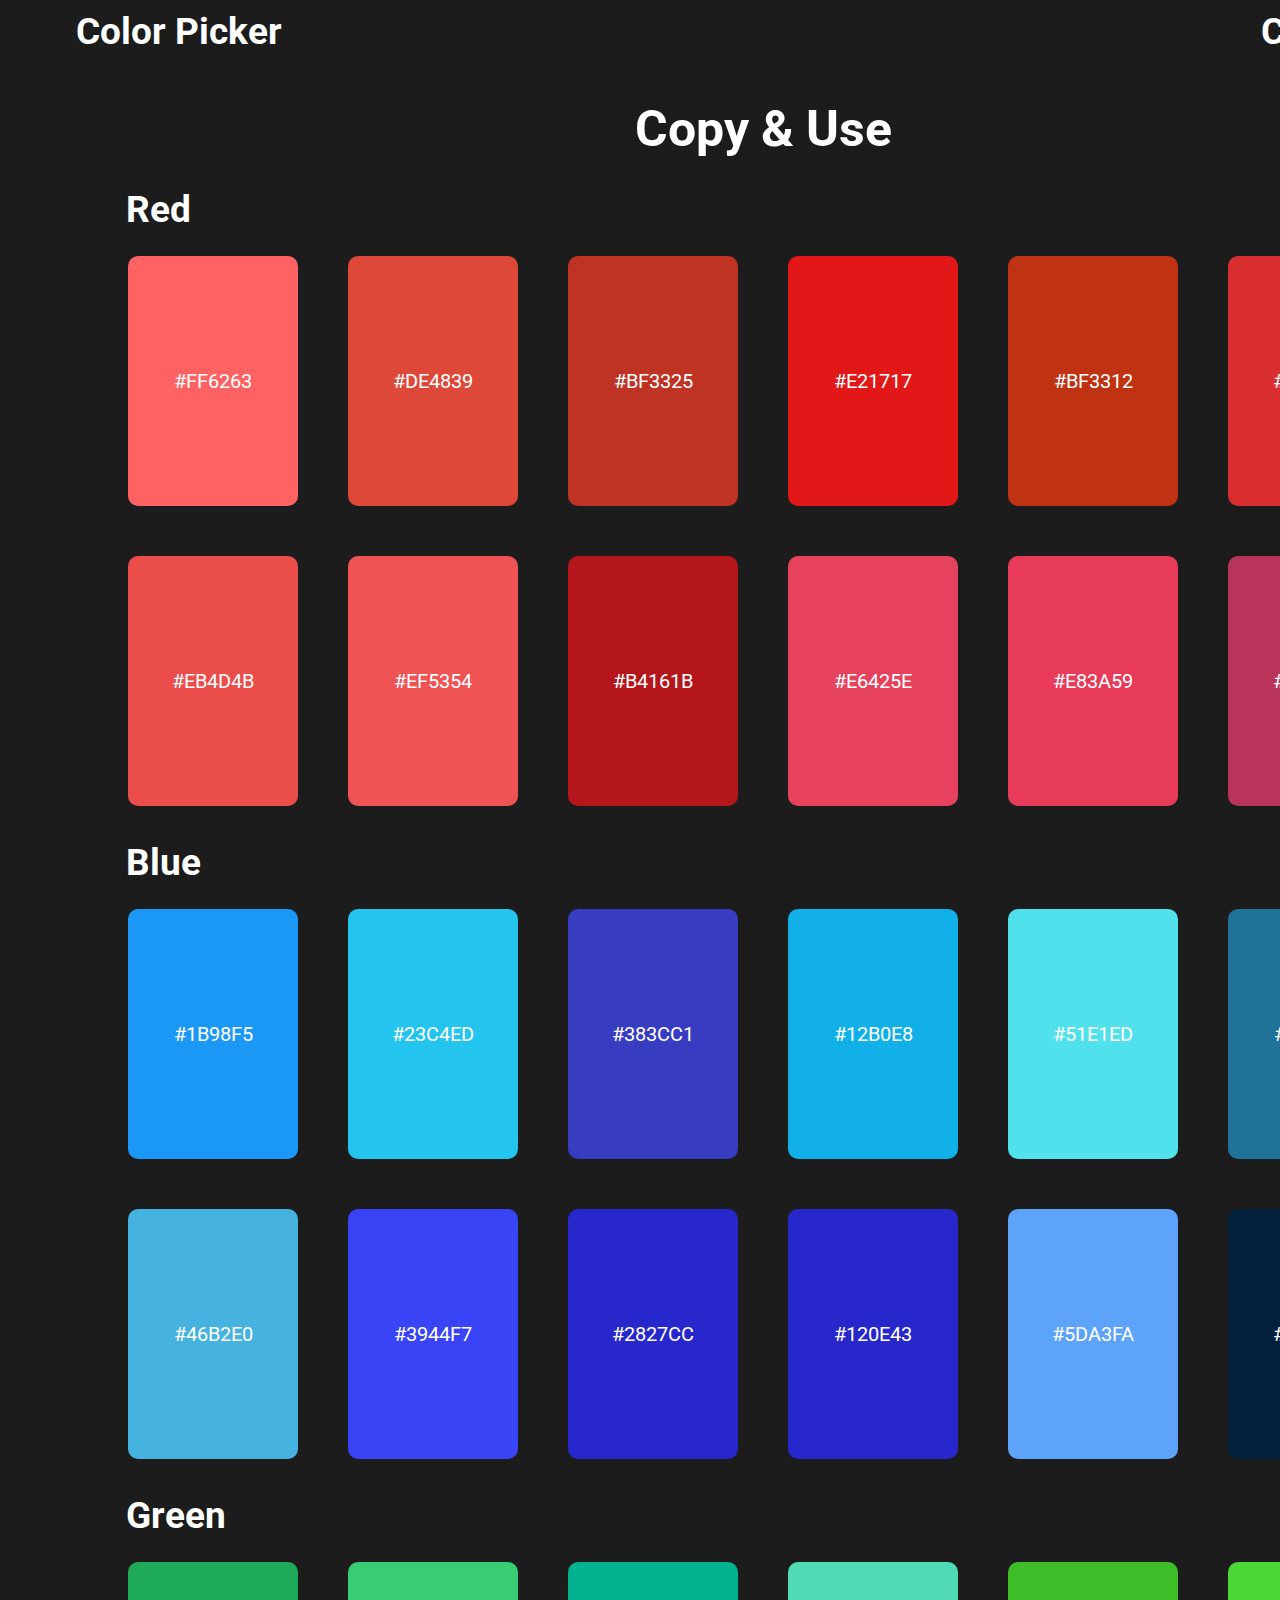
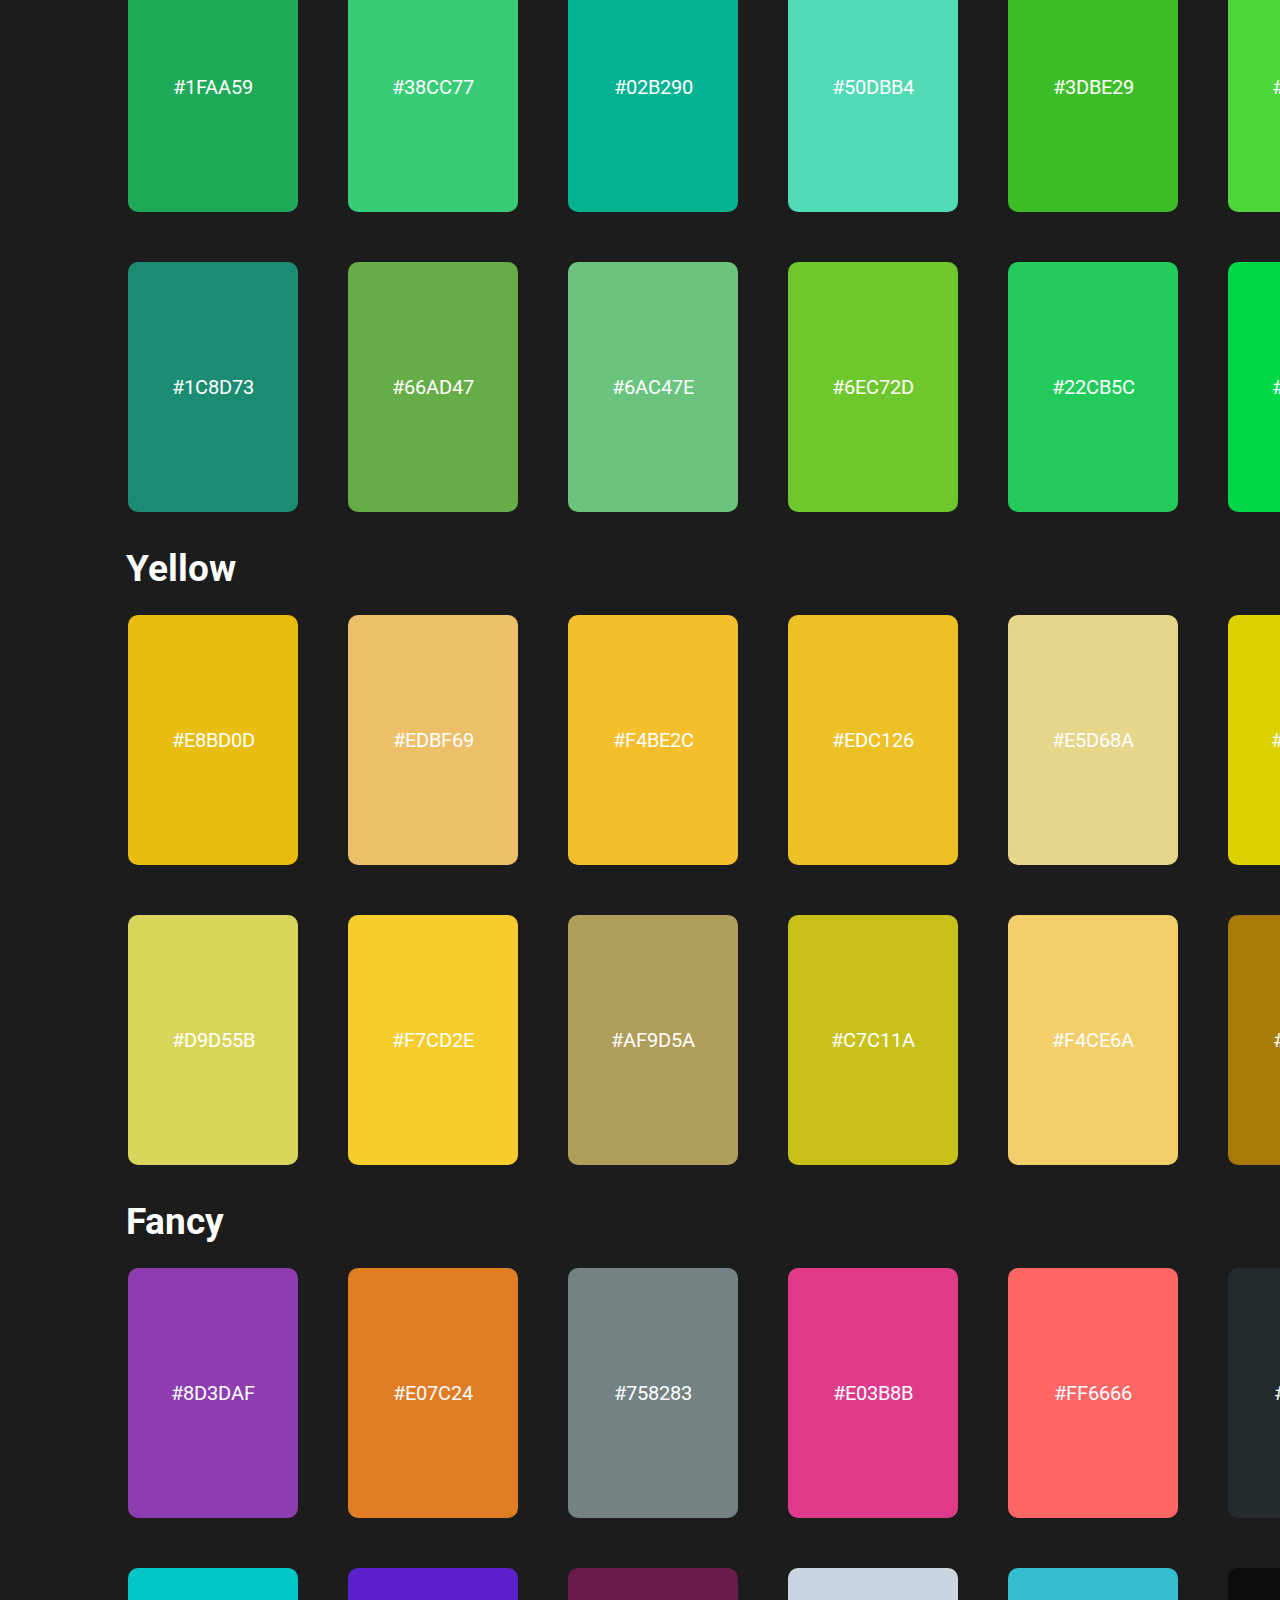
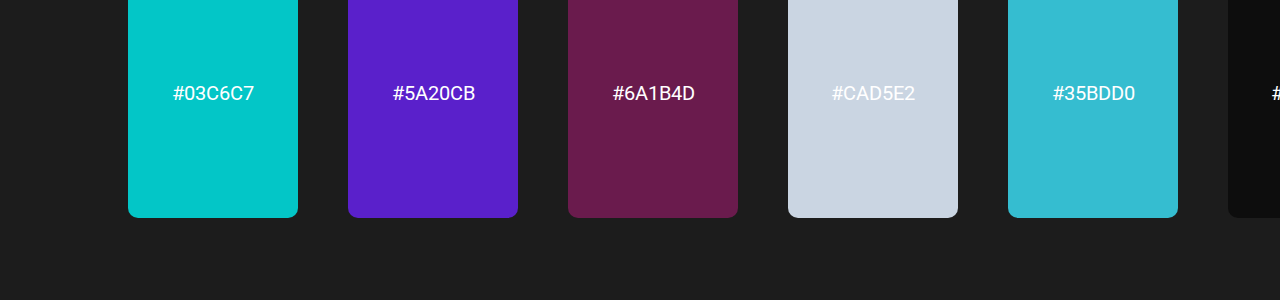
==== colorpicker/index.html @ 2c0f01d6 "Add files via upload" ====
<!DOCTYPE html>
<html lang="en">
<head>
    <meta charset="UTF-8">
    <meta http-equiv="X-UA-Compatible" content="IE=edge">
    <meta name="viewport" content="width=device-width, initial-scale=1.0">
    <title>CoderHobo Color Selector</title>
    <link rel="stylesheet" href="style.css">
    <link rel="preconnect" href="https://fonts.googleapis.com">
<link rel="preconnect" href="https://fonts.gstatic.com" crossorigin>
<link href="https://fonts.googleapis.com/css2?family=Abril+Fatface&family=Andika&family=Roboto:wght@400;500&display=swap" rel="stylesheet">
</head>
<body>
    <div class="container">
        <div class="left_container">
            <div class="header">
                <div class="left_header">
                   <h1 class="logo"> <a href="/"> Color Picker </a></h1> 
                </div>
                <div class="right_header">
                   <h1 class="logo"> <a href="https://coderhobo.com"> CoderHobo </a></h1> 
                    
                </div>
            </div>
            <div class="colordiv">
                <h1 class="colorselector_h1">Copy & Use</h1>
                <h1 class="colorheading">Red</h1>
                <div class="color_div_section">
                <div class="color_box" id="a">#FF6263</div>
                <div class="color_box" id="b">#DE4839</div>
                <div class="color_box" id="c">#BF3325</div>
                <div class="color_box" id="d">#E21717</div>
                <div class="color_box" id="e">#BF3312</div>
                <div class="color_box" id="f">#D82E2F</div>
                <div class="color_box" id="g">#EB4D4B</div>
                <div class="color_box" id="h">#EF5354</div>
                <div class="color_box" id="i">#B4161B</div>
                <div class="color_box" id="j">#E6425E</div>
                <div class="color_box" id="k">#E83A59</div>
                <div class="color_box" id="l">#B9345A</div>
            </div>
            <h1 class="colorheading">Blue</h1>
            <div class="color_div_section">
                <div class="color_box" id="m">#1B98F5</div>
                <div class="color_box" id="n">#23C4ED</div>
                <div class="color_box" id="o">#383CC1</div>
                <div class="color_box" id="p">#12B0E8</div>
                <div class="color_box" id="q">#51E1ED</div>
                <div class="color_box" id="r">#207398</div>
                
                
                <div class="color_box" id="s">#46B2E0</div>
                <div class="color_box" id="t">#3944F7</div>
                <div class="color_box" id="u">#2827CC</div>
                <div class="color_box" id="v">#120E43</div>
                <div class="color_box" id="w">#5DA3FA</div>
                <div class="color_box" id="x">#03203C</div>

           </div>
           <h1 class="colorheading">Green</h1>
           <div class="color_div_section">
           <div class="color_box" id="aa">#1FAA59</div>
           <div class="color_box" id="bb">#38CC77</div>
           <div class="color_box" id="cc">#02B290</div>
           <div class="color_box" id="dd">#50DBB4</div>
           <div class="color_box" id="ee">#3DBE29</div>
           <div class="color_box" id="ff">#4DD637</div>
           <div class="color_box" id="gg">#1C8D73</div>
           <div class="color_box" id="hh">#66AD47</div>
           <div class="color_box" id="ii">#6AC47E</div>
           <div class="color_box" id="jj">#6EC72D</div>
           <div class="color_box" id="kk">#22CB5C</div>
           <div class="color_box" id="ll">#00D84A</div>
       </div>
            

       <h1 class="colorheading">Yellow</h1>
       <div class="color_div_section">
           <div class="color_box" id="mm">#E8BD0D</div>
           <div class="color_box" id="nn">#EDBF69</div>
           <div class="color_box" id="oo">#F4BE2C</div>
           <div class="color_box" id="pp">#EDC126</div>
           <div class="color_box" id="qq">#E5D68A</div>
           <div class="color_box" id="rr">#DDD101</div>
           
           
           <div class="color_box" id="ss">#D9D55B</div>
           <div class="color_box" id="tt">#F7CD2E</div>
           <div class="color_box" id="uu">#AF9D5A</div>
           <div class="color_box" id="vv">#C7C11A</div>
           <div class="color_box" id="ww">#F4CE6A</div>
           <div class="color_box" id="xx">#A77B06</div>

      </div>

      <h1 class="colorheading">Fancy</h1>
      <div class="color_div_section">
      <div class="color_box" id="aaa">#8D3DAF</div>
      <div class="color_box" id="bbb">#E07C24</div>
      <div class="color_box" id="ccc">#758283</div>
      <div class="color_box" id="ddd">#E03B8B</div>
      <div class="color_box" id="eee">#FF6666</div>
      <div class="color_box" id="fff">#242B2E</div>
      <div class="color_box" id="ggg">#03C6C7</div>
      <div class="color_box" id="hhh">#5A20CB</div>
      <div class="color_box" id="iii">#6A1B4D</div>
      <div class="color_box" id="jjj">#CAD5E2</div>
      <div class="color_box" id="kkk">#35BDD0</div>
      <div class="color_box" id="lll">#0D0D0D</div>
  </div>

            </div>
        </div>
        <div class="right_container"></div>

    </div>
</body>
</html>
---- colorpicker/style.css ----
*{
    margin: 0;
    padding: 0;
}
.container{
    background: #1C1C1C;
    width: 1920px;
    height: 3500px;
    font-family: 'Roboto', sans-serif;
}
.left_container{
    width: 79.5%;
    height: 3500px;
    float: left;
}
.right_container{
    width: 20%;
    height: 3500px;
    float: right;
}
.header{
    width: 90%;
    margin: 0 auto;
}
.left_header{
    width: 50%;
    height: 70px;
    float: left;
}
.right_header{
    width: 49.5%;
    height: 70px;
    float: right;
    text-align: right;
}
.logo{
    color: white;
    font-size: 37px;
    margin-top: 10px;
}
.colorheading{
    color: white;
    font-size: 37px;
    margin-top: 10px;
    margin-left: 50px;
}
a{
    text-decoration: none;
    color: white;

}
.colordiv{
    width: 90%;
    margin: 0 auto;
    margin-top: 100px;
    height: 3400px;
}
.colorselector_h1{
    color: white;
    font-size: 50px;
    margin-top: 0px;
    text-align: center;
    margin-bottom: 30px;
}
.color_div_section{
    display: flex;
    flex-wrap: wrap;
    justify-content: center;

}
.color_box{
    width: 170px;
    height: 250px;
    border-radius: 10px;
    /* background: #FF6263; */
    margin: 25px;
    display: flex;
    justify-content: center;
    align-items: center;
    color: WHITE;
    font-size: 20px;
    transition: 1s;
}
.color_box:hover{
    transform: scale(1.2);
    cursor: pointer;
}
#a{
    background: #FF6263;
}

#b{
    background: #DE4839;
}
#c{
    background: #BF3325;
}
#d{
    background: #E21717;
}
#e{
    background: #BF3312;
}
#f{
    background: #D82E2F;
}
#g{
    background: #EB4D4B;
}
#h{
    background: #EF5354;
}
#i{
    background: #B4161B;
}
#j{
    background: #E6425E;
}
#k{
    background: #E83A59;
}
#l{
    background: #B9345A;
}
#m{
    background: #1B98F5;
}
#n{
    background: #23C4ED;
}
#o{
    background: #383CC1;
}
#p{
    background: #12B0E8;
}
#q{
    background: #51E1ED;
}
#r{
    background: #207398;
}
#s{
    background: #46B2E0;
}
#t{
    background: #3944F7;
}
#u{
    background: #2827CC;
}
#v{
    background: #2827CC;
}
#w{
    background: #5DA3FA;
}
#x{
    background: #03203C;
}



#aa{
    background: #1FAA59;
}

#bb{
    background: #38CC77;
}
#cc{
    background: #02B290;
}
#dd{
    background: #50DBB4;
}
#ee{
    background: #3DBE29;
}
#ff{
    background: #4DD637;
}
#gg{
    background: #1C8D73;
}
#hh{
    background: #66AD47;
}
#ii{
    background: #6AC47E;
}
#jj{
    background: #6EC72D;
}
#kk{
    background: #22CB5C;
}
#ll{
    background: #00D84A;
}


#mm{
    background: #E8BD0D;
}
#nn{
    background: #EDBF69;
}
#oo{
    background: #F4BE2C;
}
#pp{
    background: #EDC126;
}
#qq{
    background: #E5D68A;
}
#rr{
    background: #DDD101;
}
#ss{
    background: #D9D55B;
}
#tt{
    background: #F7CD2E;
}
#uu{
    background: #AF9D5A;
}
#vv{
    background: #C7C11A;
}
#ww{
    background: #F4CE6A;
}
#xx{
    background: #A77B06;
}


#aaa{
    background: #8D3DAF;
}

#bbb{
    background: #E07C24;
}
#ccc{
    background: #758283;
}
#ddd{
    background: #E03B8B;
}
#eee{
    background: #FF6666;
}
#fff{
    background: #242B2E;
}
#ggg{
    background: #03C6C7;
}
#hhh{
    background: #5A20CB;
}
#iii{
    background: #6A1B4D;
}
#jjj{
    background: #CAD5E2;
}
#kkk{
    background: #35BDD0;
}
#lll{
    background: #0D0D0D;
}
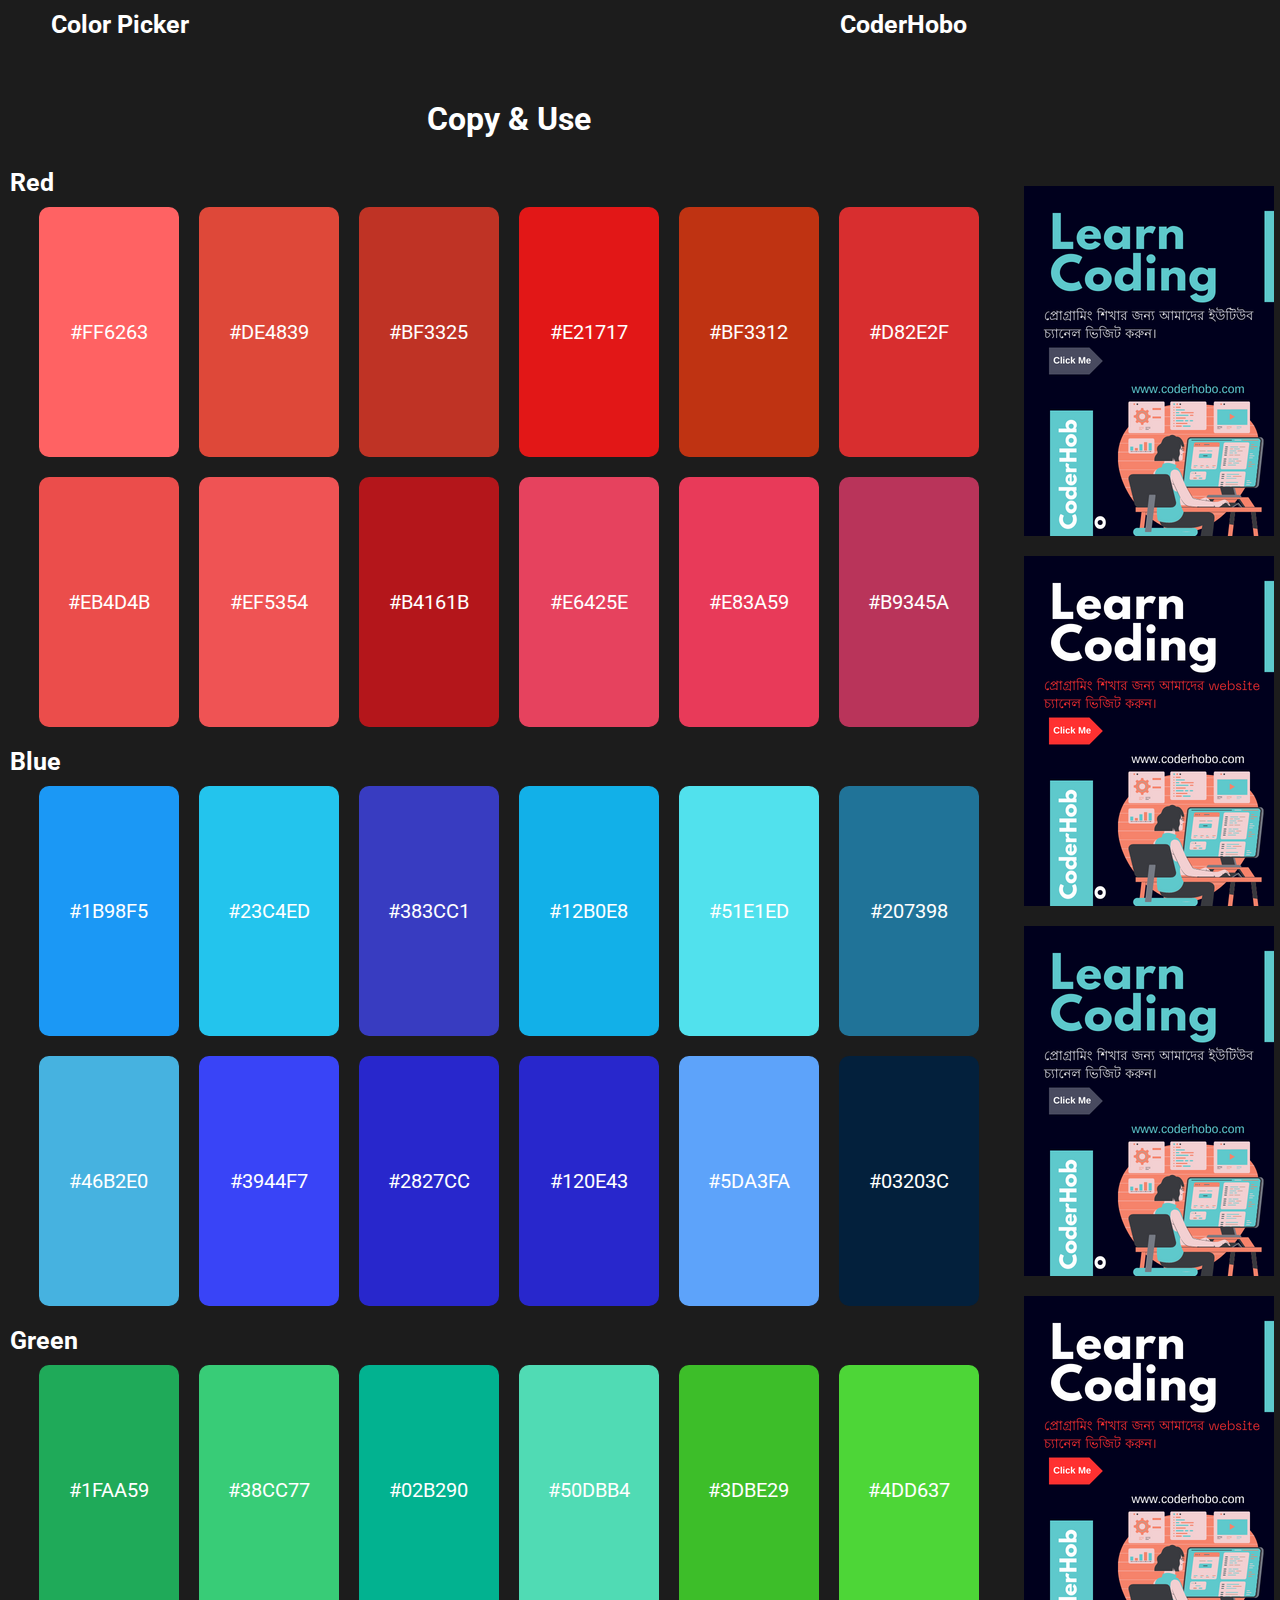
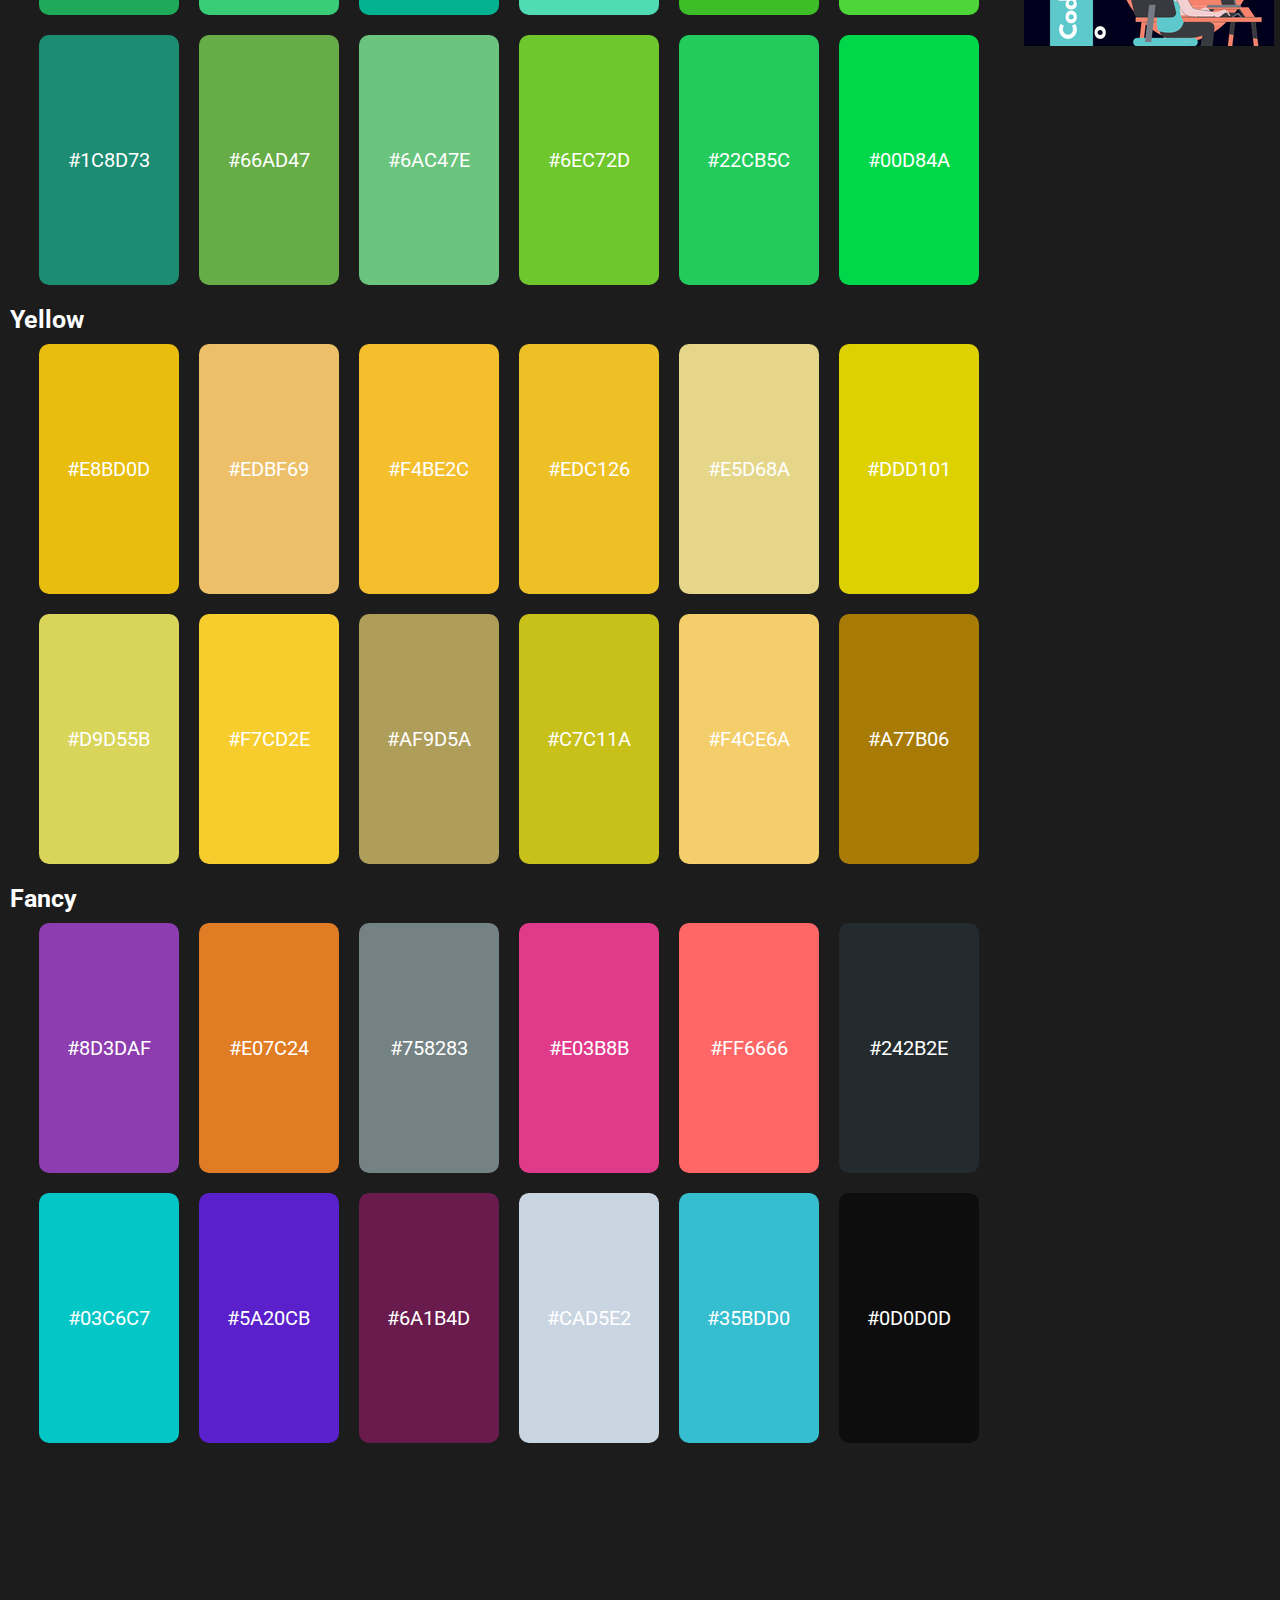
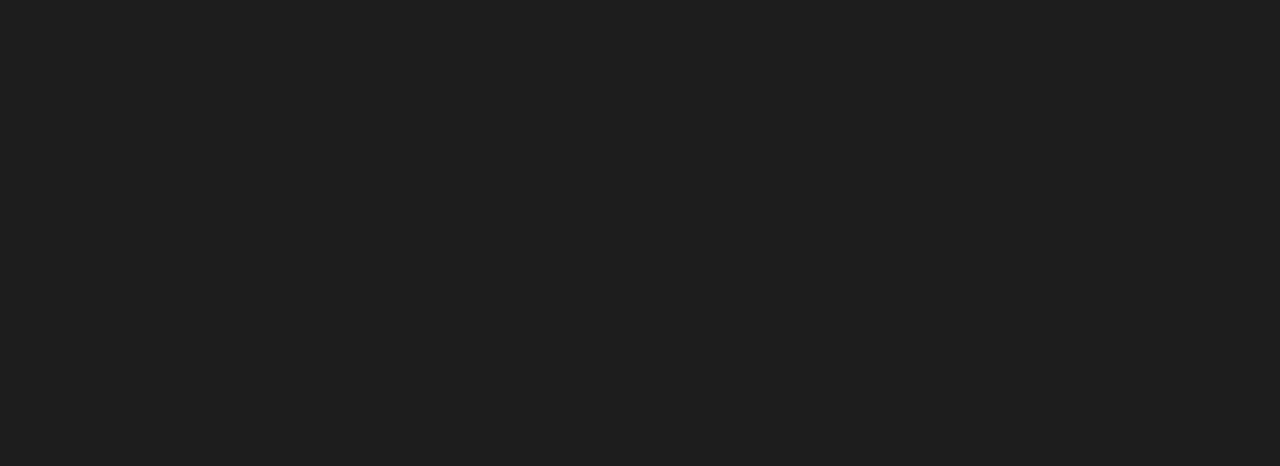
==== commit 3377ac8a: "Add files via upload" ====
--- a/colorpicker/index.html
+++ b/colorpicker/index.html
@@ -111,7 +111,16 @@
 
             </div>
         </div>
-        <div class="right_container"></div>
+        <div class="right_container">
+           <a href="https://youtu.be/IOIhs2KQzJ8"><div class="ad1"><img src="ad1.png" alt=""></div></a> 
+
+           <a href="https://coderhobo.com"><div class="ad1"><img src="abc.png" alt=""></div></a> 
+
+            <a href="https://youtu.be/IOIhs2KQzJ8"><div class="ad1"><img src="ad1.png" alt=""></div></a> 
+
+            <a href="https://coderhobo.com"><div class="ad1"><img src="abc.png" alt=""></div></a> 
+           
+        </div>
 
     </div>
 </body>
--- a/colorpicker/style.css
+++ b/colorpicker/style.css
@@ -1,3 +1,6 @@
+body{
+    background: #1C1C1C;
+}
 *{
     margin: 0;
     padding: 0;
@@ -15,6 +18,7 @@
 }
 .right_container{
     width: 20%;
+    margin-top: 13%;
     height: 3500px;
     float: right;
 }
@@ -85,6 +89,17 @@
     transform: scale(1.2);
     cursor: pointer;
 }
+.ad1{
+    width: 250px;
+    height: 350px;
+    border-radius: 10px;
+    background: white;
+    margin-bottom: 20px;
+    margin-top: 20px;
+
+}
+
+
 #a{
     background: #FF6263;
 }
@@ -275,3 +290,62 @@
 #lll{
     background: #0D0D0D;
 }
+
+@media only screen and (min-width : 360px) and (max-width: 900px) {
+ .container{
+    width: 100%;
+    height:100%;;
+ }
+ .logo{
+    font-size: 25px;
+ }
+ .colorheading{
+    font-size: 25px;
+    margin-left: 10px;
+ }
+.colorselector_h1{
+    font-size: 32px;
+}
+.colordiv{
+    width: 100%;
+}
+.left_container{
+    width: 100%;
+    height: 100%;
+}
+.color_box{
+    width: 140px;
+    margin: 10px;
+}
+}
+
+
+
+
+@media only screen and (min-width : 901px) and (max-width: 1366px) {
+    .container{
+       width: 100%;
+       height:auto;
+    }
+    .logo{
+       font-size: 25px;
+    }
+    .colorheading{
+       font-size: 25px;
+       margin-left: 10px;
+    }
+   .colorselector_h1{
+       font-size: 32px;
+   }
+   .colordiv{
+       width: 100%;
+   }
+   .left_container{
+       width: 79.5%;
+       height: auto;
+   }
+   .color_box{
+       width: 140px;
+       margin: 10px;
+   }
+   }